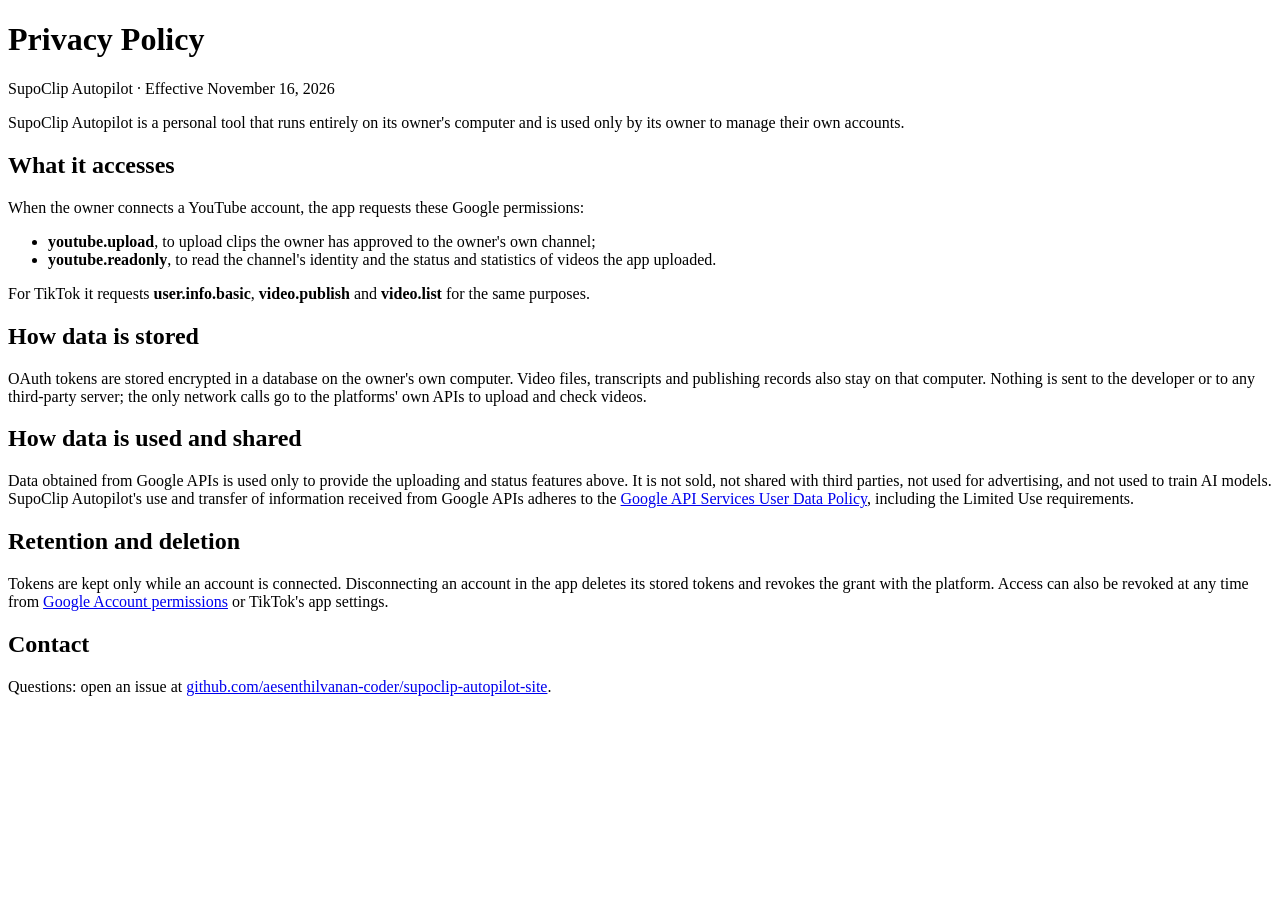
==== privacy.html @ 88f2303a "Add privacy.html" ====
<!doctype html><html lang="en"><head><meta charset="utf-8"><meta name="viewport" content="width=device-width,initial-scale=1">
<title>Privacy Policy</title><link rel="stylesheet" href="style.css"></head><body><main>
<h1>Privacy Policy</h1>
<p class="mute">SupoClip Autopilot · Effective November 16, 2026</p>
<p>SupoClip Autopilot is a personal tool that runs entirely on its owner's computer and is used only by its owner to manage their own accounts.</p>
<h2>What it accesses</h2>
<p>When the owner connects a YouTube account, the app requests these Google permissions:</p>
<ul><li><b>youtube.upload</b>, to upload clips the owner has approved to the owner's own channel;</li>
<li><b>youtube.readonly</b>, to read the channel's identity and the status and statistics of videos the app uploaded.</li></ul>
<p>For TikTok it requests <b>user.info.basic</b>, <b>video.publish</b> and <b>video.list</b> for the same purposes.</p>
<h2>How data is stored</h2>
<p>OAuth tokens are stored encrypted in a database on the owner's own computer. Video files, transcripts and publishing records also stay on that computer. Nothing is sent to the developer or to any third-party server; the only network calls go to the platforms' own APIs to upload and check videos.</p>
<h2>How data is used and shared</h2>
<p>Data obtained from Google APIs is used only to provide the uploading and status features above. It is not sold, not shared with third parties, not used for advertising, and not used to train AI models. SupoClip Autopilot's use and transfer of information received from Google APIs adheres to the <a href="https://developers.google.com/terms/api-services-user-data-policy">Google API Services User Data Policy</a>, including the Limited Use requirements.</p>
<h2>Retention and deletion</h2>
<p>Tokens are kept only while an account is connected. Disconnecting an account in the app deletes its stored tokens and revokes the grant with the platform. Access can also be revoked at any time from <a href="https://myaccount.google.com/permissions">Google Account permissions</a> or TikTok's app settings.</p>
<h2>Contact</h2>
<p>Questions: open an issue at <a href="https://github.com/aesenthilvanan-coder/supoclip-autopilot-site/issues">github.com/aesenthilvanan-coder/supoclip-autopilot-site</a>.</p>
</main></body></html>
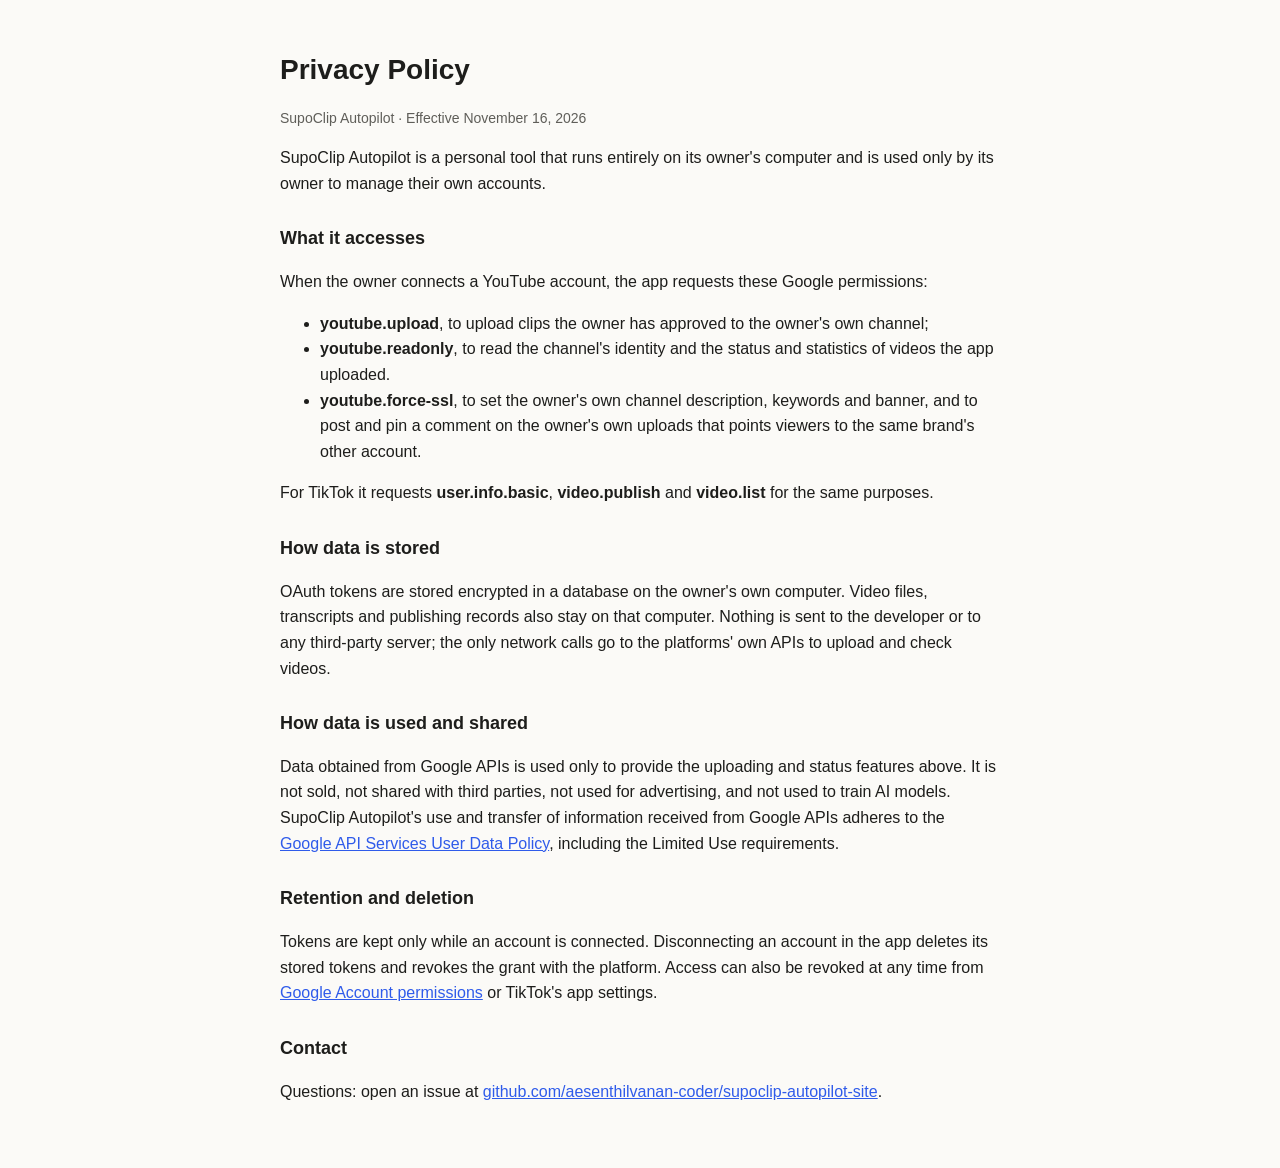
==== commit f42bd700: "List youtube.force-ssl scope" ====
--- a/privacy.html
+++ b/privacy.html
@@ -6,7 +6,8 @@
 <h2>What it accesses</h2>
 <p>When the owner connects a YouTube account, the app requests these Google permissions:</p>
 <ul><li><b>youtube.upload</b>, to upload clips the owner has approved to the owner's own channel;</li>
-<li><b>youtube.readonly</b>, to read the channel's identity and the status and statistics of videos the app uploaded.</li></ul>
+<li><b>youtube.readonly</b>, to read the channel's identity and the status and statistics of videos the app uploaded.</li>
+<li><b>youtube.force-ssl</b>, to set the owner's own channel description, keywords and banner, and to post and pin a comment on the owner's own uploads that points viewers to the same brand's other account.</li></ul>
 <p>For TikTok it requests <b>user.info.basic</b>, <b>video.publish</b> and <b>video.list</b> for the same purposes.</p>
 <h2>How data is stored</h2>
 <p>OAuth tokens are stored encrypted in a database on the owner's own computer. Video files, transcripts and publishing records also stay on that computer. Nothing is sent to the developer or to any third-party server; the only network calls go to the platforms' own APIs to upload and check videos.</p>
--- a/style.css
+++ b/style.css
@@ -0,0 +1,5 @@
+:root{--bg:#fbfaf7;--ink:#1d1d1b;--mute:#5f5e59;--acc:#2f5bea}
+@media (prefers-color-scheme:dark){:root{--bg:#151514;--ink:#ecebe6;--mute:#a09e95;--acc:#8aa6ff}}
+body{margin:0;background:var(--bg);color:var(--ink);font:16px/1.6 -apple-system,BlinkMacSystemFont,"Segoe UI",sans-serif}
+main{max-width:720px;margin:0 auto;padding:48px 16px}h1{font-size:28px;margin:0 0 4px}h2{font-size:18px;margin:28px 0 6px}
+p,li{color:var(--ink)}.mute{color:var(--mute);font-size:14px}a{color:var(--acc)}
